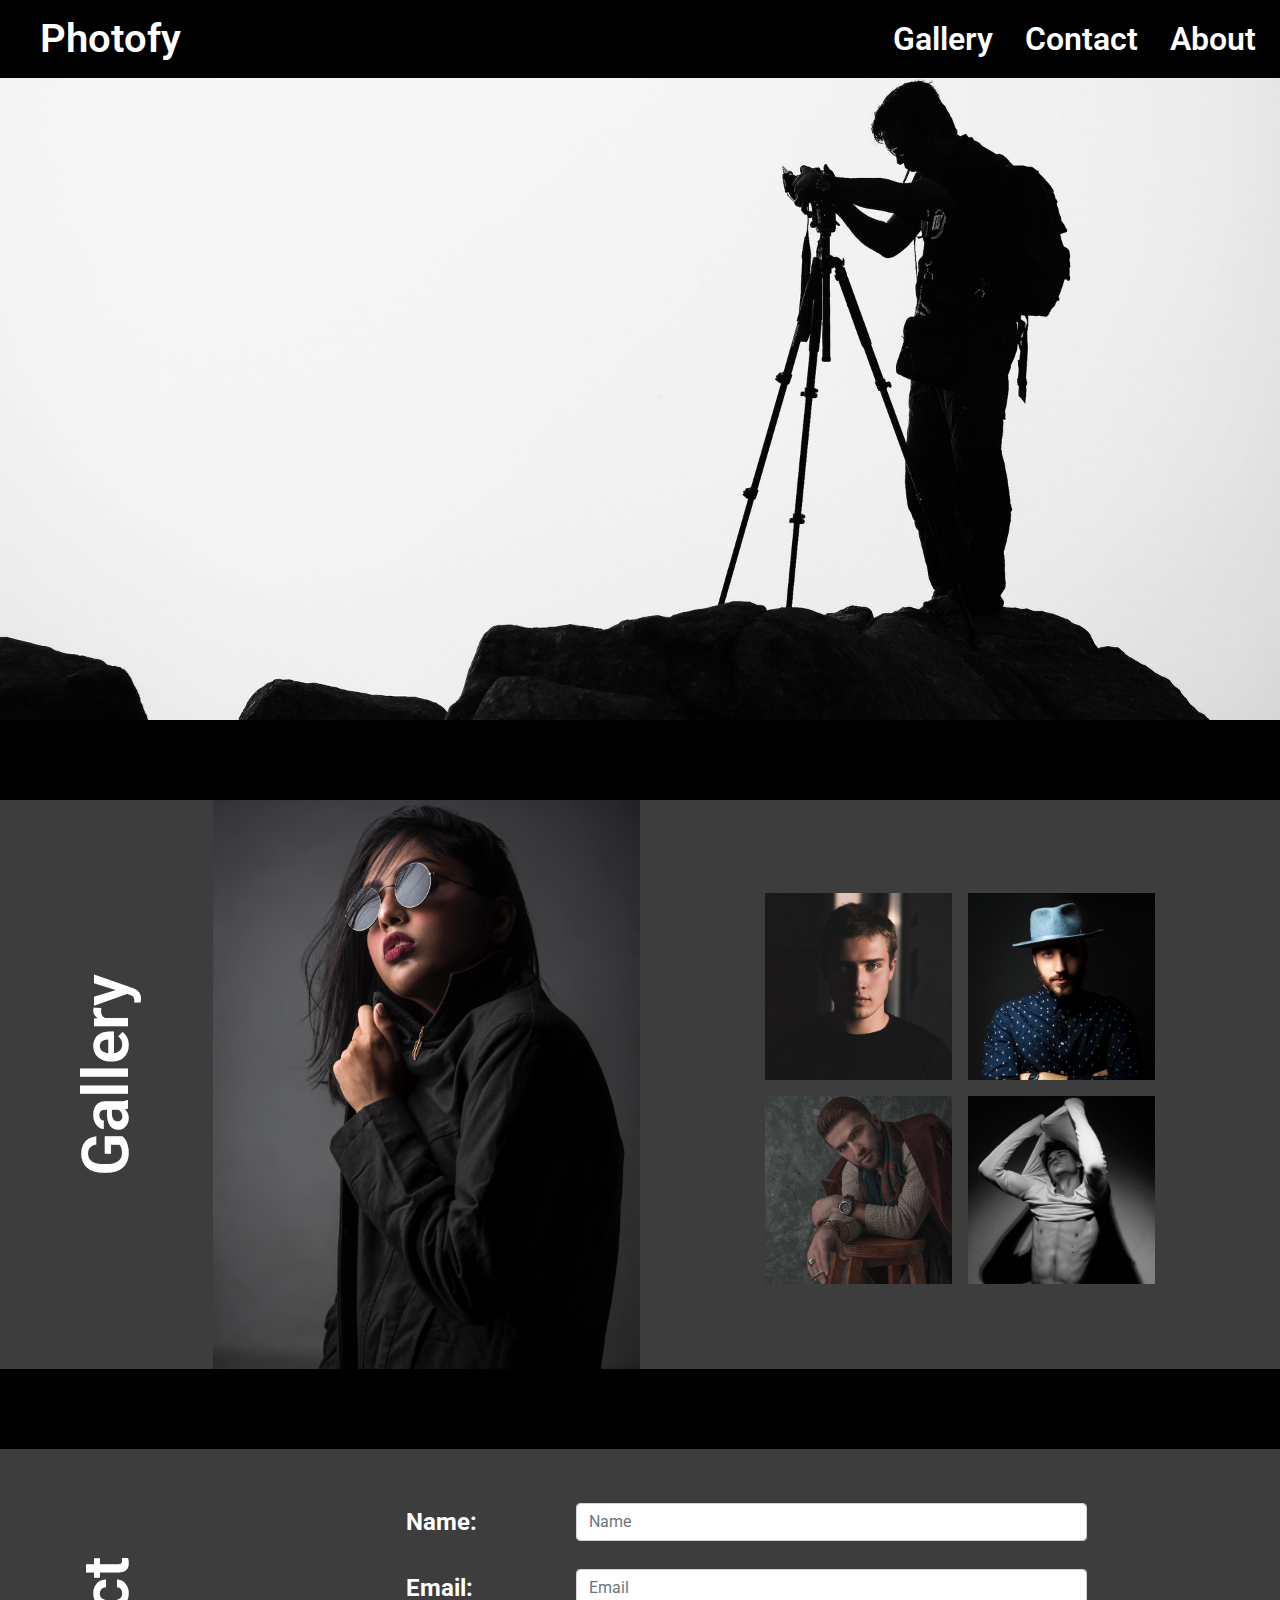
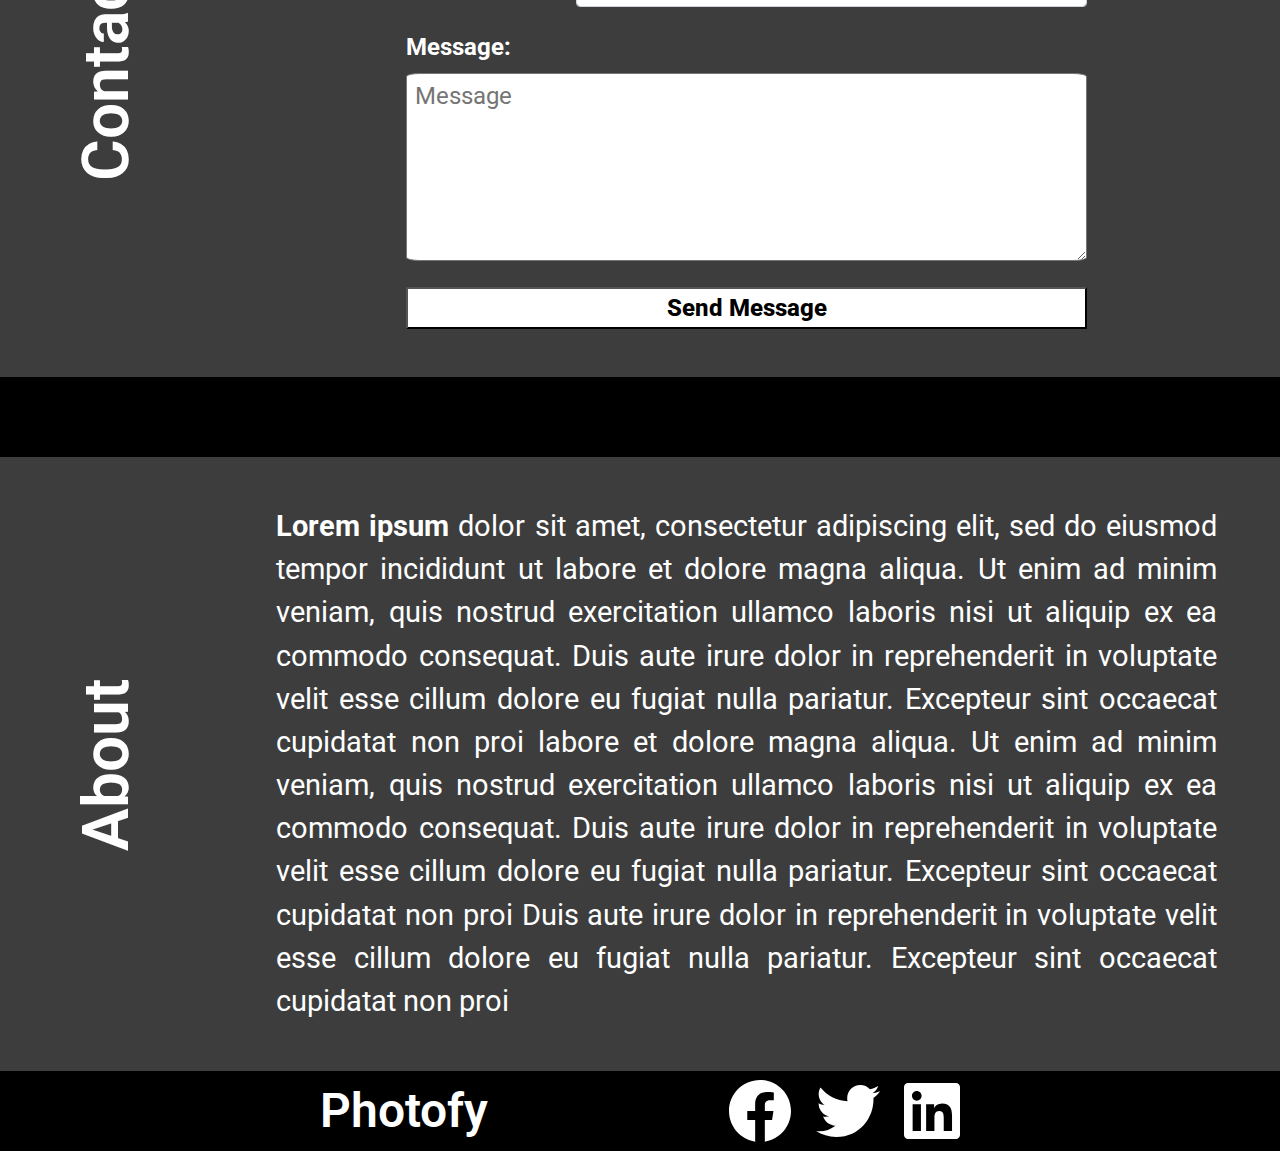
==== index.html @ 14bdab4f "change name from 'photofy' to 'index' and favicon" ====
<!DOCTYPE html>
<html lang="en">
<head>
    <meta charset="UTF-8">
    <meta name="viewport" content="width=device-width, initial-scale=1.0">
    <meta http-equiv="X-UA-Compatible" content="ie=edge">
    <link rel="shortcut icon" href="img/favicon.png">
    <link rel="stylesheet" href="bootstrap.min.css">
    <link rel="stylesheet" href="styles.css">
    <link href="https://fonts.googleapis.com/css?family=Roboto&display=swap" rel="stylesheet">
    <script type="text/javascript" src="/all.js"></script>

    <title>Photofy</title>
</head>
<body>
    <nav class="navigation navbar navbar-expand-lg pt-1 pb-1 position-absolute my-auto" style="z-index: 1000; width:100%;background-color: black!important;">
        <a href="#" class="navbar-brand ml-4 brand ">Photofy</a>

        <button class="navbar-toggler" style="height: 100%" type="button" data-toggle="collapse" data-target="#navbarSupportedContent" aria-controls="navbarSupportedContent" aria-expanded="false" aria-label="Toggle navigation">
                <span><i class="fa fa-bars fa-2x text-white burger"></i></span>
        </button>

        <div class="collapse navbar-collapse" id="navbarSupportedContent">
            <ul class="navbar-nav d-flex flex-column flex-lg-row ml-lg-auto w-100 justify-content-around align-items-center justify-content-lg-end" style="background-color: black">
                <li class="navbar-item">
                    <a href="#gallery" class="nav-link">Gallery</a>
                </li>
                <li class="navbar-item ml-lg-3">
                    <a href="#contact" class="nav-link">Contact</a>
                </li>
                <li class="navbar-item ml-lg-3">
                    <a href="#about" class="nav-link">About</a>
                </li>
            </ul>
        </div>
    </nav>
    <div id="carouselslides" class="carousel slide" data-ride="carousel">
        <div class="carousel-inner">
            <div class="carousel-item active">
                <img src="img/1.jpg" class="d-block w-100" alt="">
            </div>
            <div class="carousel-item">
                    <img src="img/2.jpg" class="d-block w-100" alt="">
            </div>
            <div class="carousel-item">
                    <img src="img/3.jpg" class="d-block w-100" alt="">
            </div>
        </div>
    </div>

    <div class="section-break d-lg-block d-none" id="gallery"></div>

    <div class="container-fluid" style="background-color: #3D3D3D">
        <div class="row">
            <div class="col-lg-2 text-rotate m-auto text-center headings">Gallery</div>

            <div class="col-lg-4 col-6 m-auto  p-0"><img class="w-100" src="img/5.jpg"></div>

            <div class="col-lg-6 m-auto ">
            <div class="container ">
                <div class="row">
                    <div class="col-2 p-2"></div>
                    <div class="col-4 p-2"><img src="img/6.jpg" class="w-100 " alt=""></div>
                    <div class="col-4 p-2"><img src="img/7.jpg" class="w-100 " alt=""></div>
                </div>
                <div class="row">
                        <div class="col-2 p-2"></div>
                        <div class="col-4 pt-2 px-2"><img src="img/8.jpg" class="w-100 " alt=""></div>
                        <div class="col-4 pt-2 px-2"><img src="img/9.jpg" class="w-100 " alt=""></div>
                </div>
            </div>
            </div>
        </div>
    </div>

    <div class="section-break d-lg-block d-none" id="contact"></div>

    <div class="container-fluid pb-5" style="background-color: #3D3D3D;padding: rem 0;">
            <div class="row">
                <div class="col-lg-2 text-rotate m-auto text-center headings">Contact</div>
    
                <div class="col-lg-10 font-weight-bold m-auto pt-5" style="color: white;font-size: 1.5rem;" >
                    
                    <form action="" class="" style="position: relative;top: 15%">

                        <div class="form-group row">

                            <div class="col-md-2"></div>
                            <div class="col-md-8 d-flex justify-content-between align-items-center">
                                <label for="name" class="col-form-label">Name:</label>
                                <div class="w-75"><input type="text" class="form-control" id="name" placeholder="Name" style=""></div> 
                            </div>
                        </div>

                        <div class="form-group row">
                            <div class="col-md-2"></div>
                            <div class="col-md-8 d-flex justify-content-between align-items-center">
                                <label for="email" class="col-form-label">Email:</label>
                                <div class="w-75"><input type="email" class="form-control" id="email" placeholder="Email"></div> 
                            </div>
                        </div>



                        <div class="form-group row">
                            <div class="col-md-2"></div>
                            <div class="col-md-8 mt-0">
                                <label for="textarea" class=" col-form-control mt-0">Message:</label>
                                <textarea name="message" id="textarea" cols="" rows="5" class="message-textarea px-2 pt-1 w-100" placeholder="Message"></textarea>
                            </div>
                        </div>

                        <div class="row">
                            <div class="col-md-2"></div>
                            <div class="col-md-8"><button class="w-100 message-button">Send Message</button></div>
                        </div>
                    </form>
                    
                </div>

            </div>
        </div>


        <div class="section-break d-lg-block d-none" id="about"></div>


        <div class="container-fluid" style="background-color: #3D3D3D;">
        <div class="row">
            <div class="col-lg-2 text-rotate m-auto text-center headings">About</div>
            <div class="col-lg-10 ">
            <p class="my-auto text-justify paragraph px-5 py-3 p-lg-5" style="position: relative;op:15%;"><strong>Lorem ipsum </strong>dolor sit amet, consectetur adipiscing elit, sed do eiusmod tempor incididunt ut 
                labore et dolore magna aliqua. Ut enim ad minim veniam, 
                quis nostrud exercitation ullamco laboris nisi ut aliquip ex ea commodo consequat. 
                Duis aute irure dolor in reprehenderit in voluptate velit esse cillum dolore eu fugiat nulla pariatur. 
                Excepteur sint occaecat cupidatat non proi labore et dolore magna aliqua. Ut enim ad minim veniam, 
                quis nostrud exercitation ullamco laboris nisi ut aliquip ex ea commodo consequat. 
                Duis aute irure dolor in reprehenderit in voluptate velit esse cillum dolore eu fugiat nulla pariatur. 
                Excepteur sint occaecat cupidatat non proi
                Duis aute irure dolor in reprehenderit in voluptate velit esse cillum dolore eu fugiat nulla pariatur. 
                Excepteur sint occaecat cupidatat non proi</p>
            </div>
        </div>                    
        </div>


        <div class="footer d-flex text-white w-50 justify-content-center align-items-center mx-auto">
            <div class="mr-auto footer-brand" >Photofy</div>
            <div class="social-media-icons f-icon ml-4"><i class="fab fa-facebook fa-4x"></i></div>
            <div class="social-media-icons t-icon ml-4"><i class="fab fa-twitter fa-4x"></i></div>
            <div class="social-media-icons l-icon ml-4"><i class="fab fa-linkedin fa-4x"></i></div>
        </div>

        







    <script type="text/javascript" src="jquery-3.4.1.min.js"></script>
    <script type="text/javascript" src="bootstrap.bundle.min.js"></script>
</body>
</html>
---- styles.css ----
body{
    font-family: 'Roboto', sans-serif;
    background-color: black;
}


.section-break{
    width: 100%;
    height: 80px;
    background-color: black;
}
.text-rotate{
    transform: rotate(-90deg);
}
.message-textarea{
    border-radius: 2%;
    height: 
}
.burger{

}
.message-button{
    border-radius: 1%;
    background-color: white;
    font-weight: 800;
}
.footer{
    height: 100px;
    background-color: black;
    font-size: 1rem;
}
.social-media-icons{
}
.navigation{
    height: 100p;
    font-size: 2.2rem;
    color: white;
    background-color: black; 
}
.brand{
    font-size: 2.5rem;
    color: white;
    font-weight: 600;
}
.nav-link{
    color: white;
    font-weight: 600;
}
.headings{
    font-weight: 600;
    font-size: 4rem;
    color: white;
}
a:hover{
    color: #C9C9C9;
}
.paragraph{
    font-size: 2.2rem;
    color: white;
}
.footer-brand{
    font-size: 3rem;
    font-weight:600;
}
.footer{
    font-size: 1rem;
    height: 80px;
}
.f-icon:hover{
    color: #3b5998;
}
.t-icon:hover{
    color: #1da1f2;
}
.l-icon:hover{
    color: #0077b5;
}









@media (max-width: 1600px){
    .navigation{
        height: 80p;
        font-size: 2rem;
        color: white;
    }
}
@media (max-width: 1400px){
    .paragraph{
        font-size: 1.5rem;
    }
}
@media (max-width: 1700px){
    .paragraph{
        font-size: 1.8rem;
    }
}
@media (max-width:1250px){
    .paragraph{
        font-size: 1.2rem;
    }
    .navigation{
        height: 70p;
        font-size: 2rem;
        color: white;
        background-color: black; 
    }
}
@media (max-width: 991px){
    .brand{
        font-size: 2.3rem;
    }
    
    .text-rotate{
        transform: rotate(0deg);
    }
    .headings{
        background-color: black;
        font-size: 2.5rem
    }
    .navigation{
        height: 80p;
        font-size: 2rem;
        color: white;
        background-color: black; 
    }
    .paragraph{
        color:white;
        font-size: 1rem;
    }
    .footer-brand{
        font-size:2.5rem;
        font-weight:600;
    }
    .footer{
        font-size: .5rem;
        height: 80px;
    }
    /*size of about and contact; media queries; textjustifyabout; textsizes*/
}
@media (max-width: 767px){
    .footer-brand{
        font-size: 2rem;
        font-weight:600;
    }
    .footer{
        font-size: .5rem;
        height: 70px;
    }
}
@media (max-width: px){
}
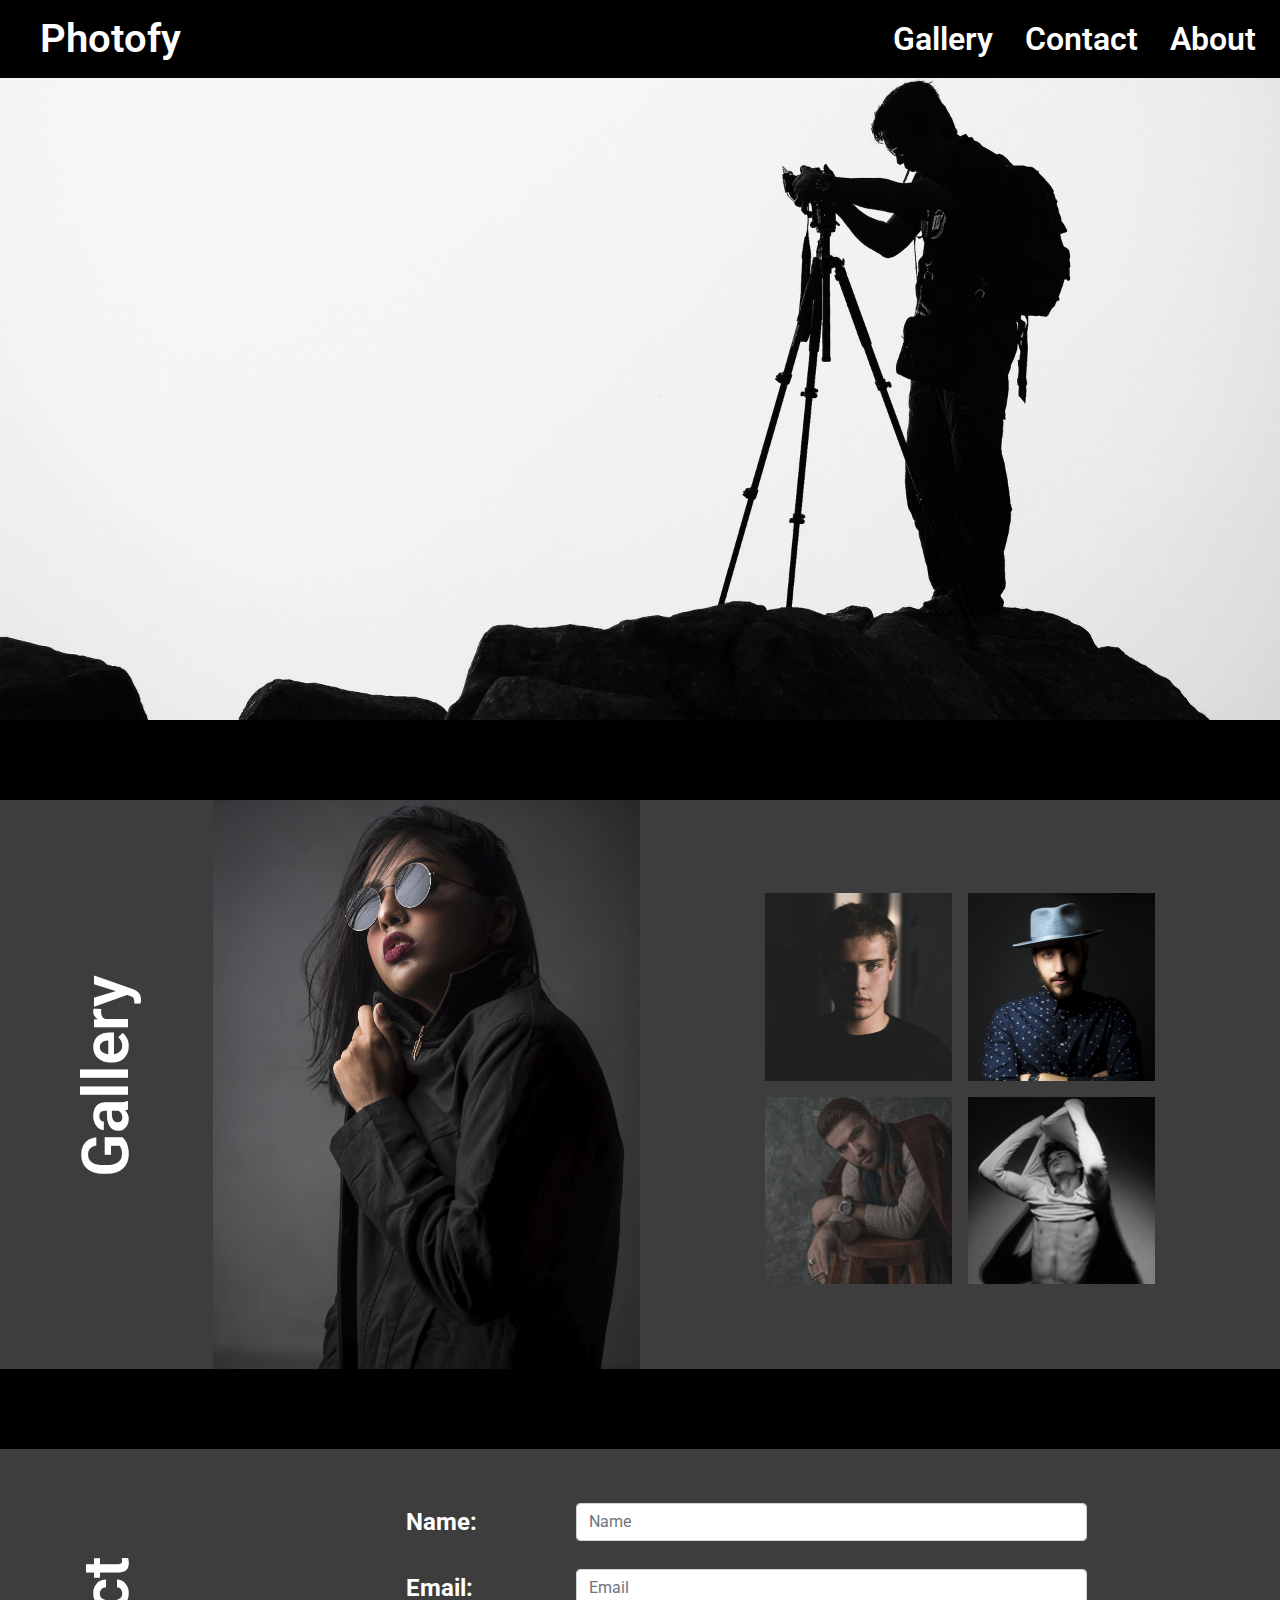
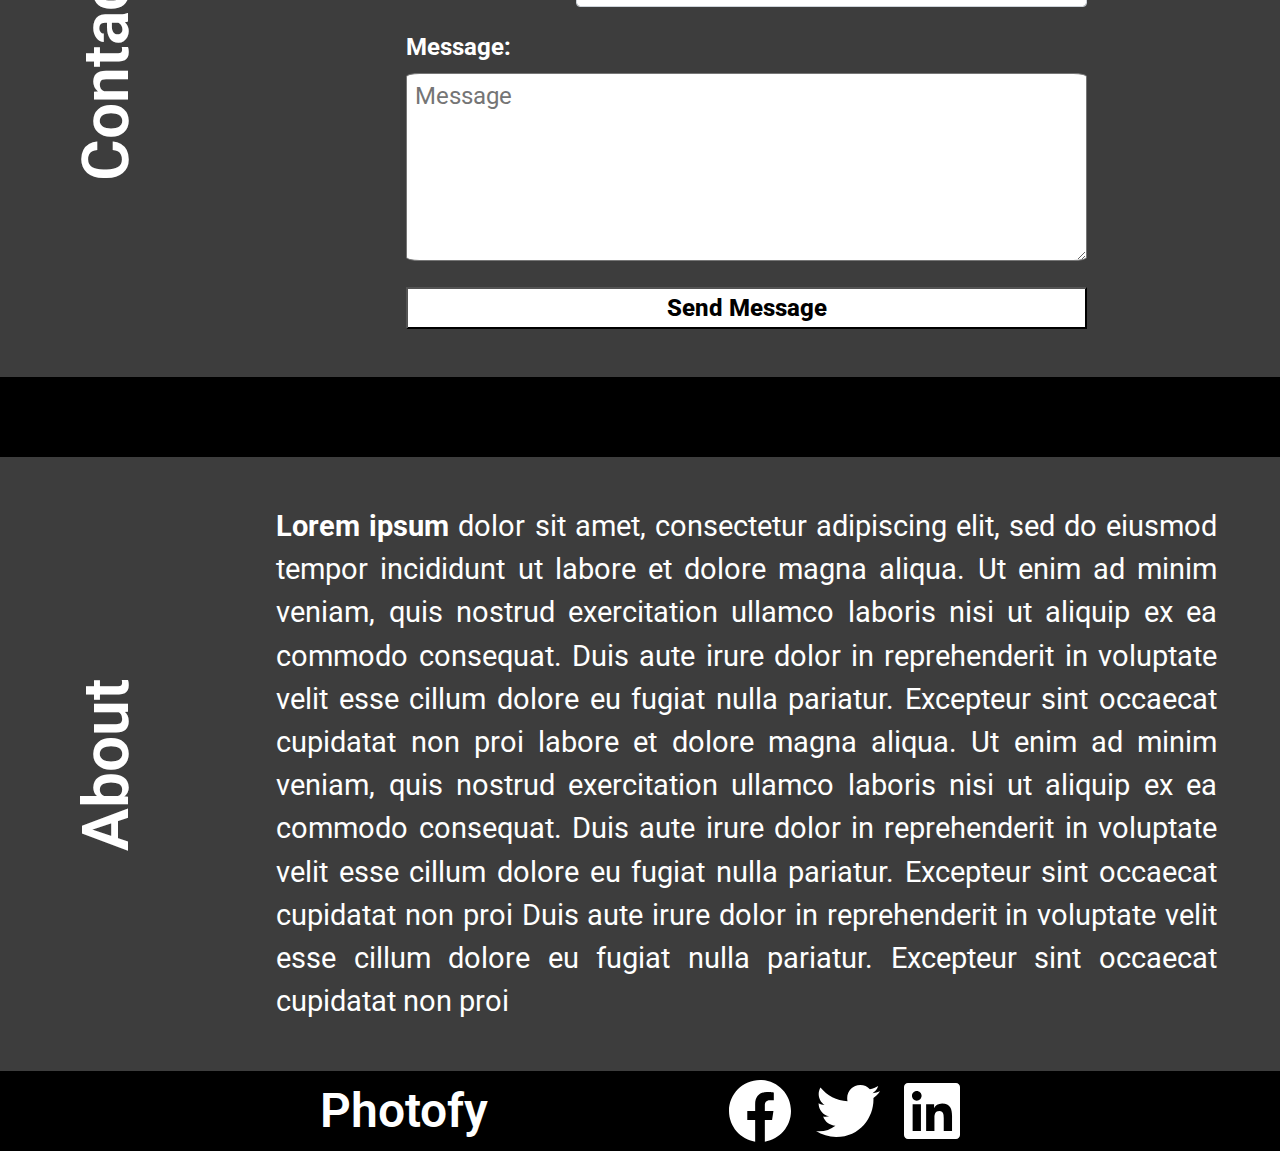
==== commit cc21a376: "images pixels reduced and / removed from /all.js" ====
--- a/index.html
+++ b/index.html
@@ -8,7 +8,7 @@
     <link rel="stylesheet" href="bootstrap.min.css">
     <link rel="stylesheet" href="styles.css">
     <link href="https://fonts.googleapis.com/css?family=Roboto&display=swap" rel="stylesheet">
-    <script type="text/javascript" src="/all.js"></script>
+    <script type="text/javascript" src="all.js"></script>
 
     <title>Photofy</title>
 </head>
